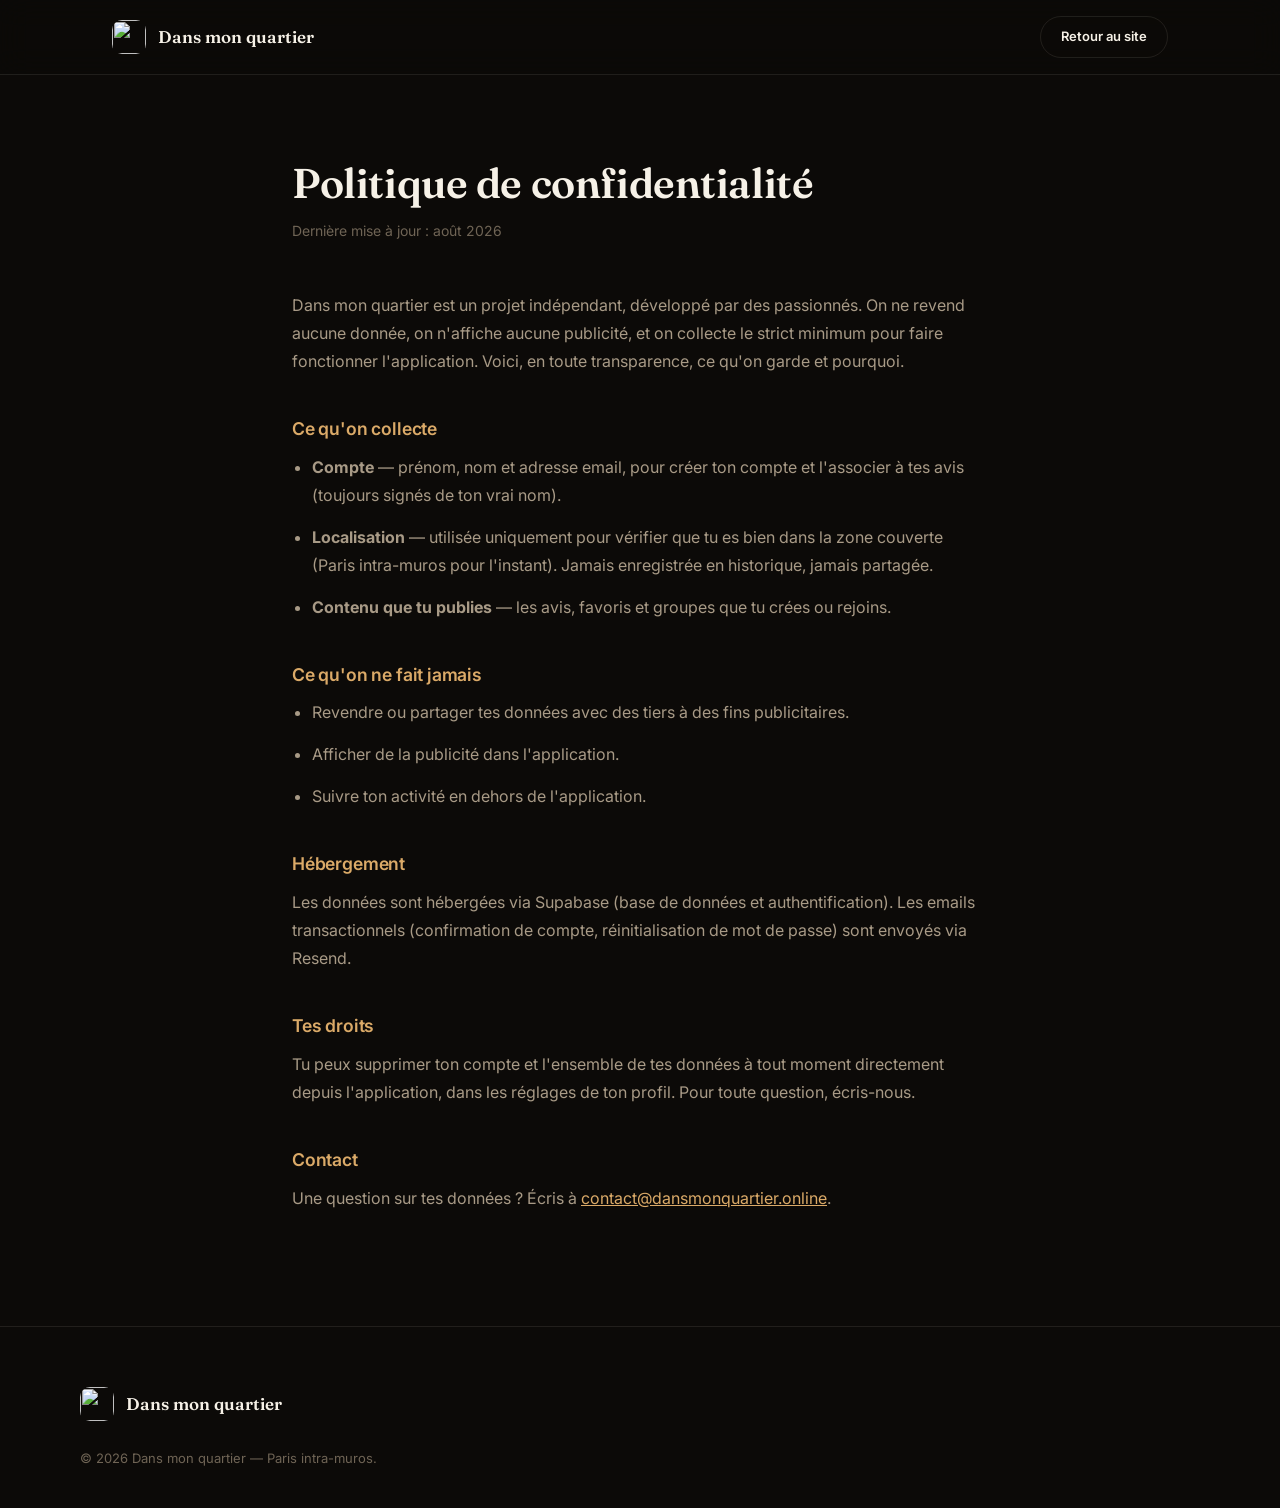
==== confidentialite.html @ 9c05ba20 "Add files via upload" ====
<!DOCTYPE html>
<html lang="fr">
<head>
<meta charset="UTF-8">
<meta name="viewport" content="width=device-width, initial-scale=1.0">
<title>Confidentialité — Dans mon quartier</title>
<link rel="icon" type="image/png" href="images/favicon.png">
<link rel="preconnect" href="https://fonts.googleapis.com">
<link rel="preconnect" href="https://fonts.gstatic.com" crossorigin>
<link href="https://fonts.googleapis.com/css2?family=Fraunces:ital,opsz,wght@0,9..144,400;0,9..144,500;0,9..144,600;0,9..144,700&family=Inter:wght@400;500;600;700&display=swap" rel="stylesheet">
<link rel="stylesheet" href="style.css">
<style>
  .legal { padding: 160px 32px 100px; max-width: 760px; margin: 0 auto; }
  .legal h1 { font-size: clamp(2rem, 4vw, 2.6rem); margin-bottom: 12px; }
  .legal .updated { color: var(--muted-dim); font-size: 14px; margin-bottom: 48px; }
  .legal h2 { font-family: var(--sans); font-size: 1.1rem; margin-top: 44px; margin-bottom: 14px; color: var(--gold); }
  .legal p, .legal li { color: var(--muted); line-height: 1.75; font-size: 1rem; margin-bottom: 14px; }
  .legal ul { padding-left: 20px; margin-bottom: 14px; }
  .legal a { color: var(--gold); text-decoration: underline; }
  .back { display: inline-block; margin-bottom: 32px; color: var(--muted); font-size: 14px; }
  .back:hover { color: var(--gold); }
</style>
</head>
<body>

<nav id="nav">
  <div class="nav-inner">
    <div class="brand">
      <img src="images/logo.png" alt="" class="brand-mark">
      <span class="brand-name">Dans mon quartier</span>
    </div>
    <a href="index.html" class="btn btn-ghost btn-small">Retour au site</a>
  </div>
</nav>

<main class="legal">
  <h1>Politique de confidentialité</h1>
  <p class="updated">Dernière mise à jour : août 2026</p>

  <p>Dans mon quartier est un projet indépendant, développé par des passionnés. On ne revend aucune donnée, on n'affiche aucune publicité, et on collecte le strict minimum pour faire fonctionner l'application. Voici, en toute transparence, ce qu'on garde et pourquoi.</p>

  <h2>Ce qu'on collecte</h2>
  <ul>
    <li><strong>Compte</strong> — prénom, nom et adresse email, pour créer ton compte et l'associer à tes avis (toujours signés de ton vrai nom).</li>
    <li><strong>Localisation</strong> — utilisée uniquement pour vérifier que tu es bien dans la zone couverte (Paris intra-muros pour l'instant). Jamais enregistrée en historique, jamais partagée.</li>
    <li><strong>Contenu que tu publies</strong> — les avis, favoris et groupes que tu crées ou rejoins.</li>
  </ul>

  <h2>Ce qu'on ne fait jamais</h2>
  <ul>
    <li>Revendre ou partager tes données avec des tiers à des fins publicitaires.</li>
    <li>Afficher de la publicité dans l'application.</li>
    <li>Suivre ton activité en dehors de l'application.</li>
  </ul>

  <h2>Hébergement</h2>
  <p>Les données sont hébergées via Supabase (base de données et authentification). Les emails transactionnels (confirmation de compte, réinitialisation de mot de passe) sont envoyés via Resend.</p>

  <h2>Tes droits</h2>
  <p>Tu peux supprimer ton compte et l'ensemble de tes données à tout moment directement depuis l'application, dans les réglages de ton profil. Pour toute question, écris-nous.</p>

  <h2>Contact</h2>
  <p>Une question sur tes données ? Écris à <a href="mailto:contact@dansmonquartier.online">contact@dansmonquartier.online</a>.</p>
</main>

<footer>
  <div class="footer-inner">
    <div class="brand">
      <img src="images/logo.png" alt="" class="brand-mark">
      <span class="brand-name">Dans mon quartier</span>
    </div>
    <p class="footer-copy">© 2026 Dans mon quartier — Paris intra-muros.</p>
  </div>
</footer>

</body>
</html>
---- style.css ----
:root {
  --bg: #0c0a08;
  --bg-alt: #14100c;
  --bg-alt-2: #1a140e;
  --gold: #dbaa68;
  --gold-deep: #9c6d32;
  --cream: #f6f1e7;
  --muted: #a89a86;
  --muted-dim: #6f6455;
  --border: rgba(246, 241, 231, 0.09);
  --serif: "Fraunces", Georgia, serif;
  --sans: "Inter", -apple-system, BlinkMacSystemFont, sans-serif;
  --ease: cubic-bezier(0.16, 1, 0.3, 1);
}

* { margin: 0; padding: 0; box-sizing: border-box; }

html { scroll-behavior: smooth; }

body {
  background: var(--bg);
  color: var(--cream);
  font-family: var(--sans);
  line-height: 1.5;
  -webkit-font-smoothing: antialiased;
  overflow-x: hidden;
}

.grain {
  position: fixed;
  inset: 0;
  pointer-events: none;
  z-index: 999;
  opacity: 0.035;
  background-image: url("data:image/svg+xml,%3Csvg xmlns='http://www.w3.org/2000/svg' width='120' height='120'%3E%3Cfilter id='n'%3E%3CfeTurbulence type='fractalNoise' baseFrequency='0.9' numOctaves='2' stitchTiles='stitch'/%3E%3C/filter%3E%3Crect width='100%25' height='100%25' filter='url(%23n)'/%3E%3C/svg%3E");
}

img { max-width: 100%; display: block; }

a { color: inherit; text-decoration: none; }

.eyebrow {
  font-family: var(--sans);
  font-size: 13px;
  font-weight: 600;
  letter-spacing: 0.12em;
  text-transform: uppercase;
  color: var(--gold);
  margin-bottom: 16px;
}

h1, h2, h3 {
  font-family: var(--serif);
  font-weight: 600;
  letter-spacing: -0.01em;
  line-height: 1.12;
}

h1 { font-size: clamp(2.4rem, 5.5vw, 4.2rem); }
h2 { font-size: clamp(1.9rem, 4vw, 3rem); margin-bottom: 20px; }
h3 { font-size: 1.25rem; margin-bottom: 10px; font-weight: 600; }

.lede {
  font-size: clamp(1.05rem, 1.4vw, 1.25rem);
  color: var(--muted);
  max-width: 620px;
  line-height: 1.65;
}

.center { text-align: center; margin-inline: auto; }
.center .lede { margin-inline: auto; }

/* Buttons */

.btn {
  display: inline-flex;
  align-items: center;
  justify-content: center;
  gap: 8px;
  padding: 15px 28px;
  border-radius: 999px;
  font-family: var(--sans);
  font-weight: 600;
  font-size: 15px;
  cursor: pointer;
  border: none;
  transition: transform 0.35s var(--ease), box-shadow 0.35s var(--ease), opacity 0.35s var(--ease);
  white-space: nowrap;
}

.btn-primary {
  background: linear-gradient(160deg, #e8c088, var(--gold) 55%, var(--gold-deep));
  color: #1a1108;
  box-shadow: 0 8px 24px -8px rgba(219, 170, 104, 0.55);
}
.btn-primary:hover { transform: translateY(-2px); box-shadow: 0 14px 32px -8px rgba(219, 170, 104, 0.7); }

.btn-ghost {
  background: transparent;
  border: 1px solid var(--border);
  color: var(--cream);
}
.btn-ghost:hover { border-color: var(--gold); color: var(--gold); }

.btn-small { padding: 10px 20px; font-size: 13px; }

.btn-text {
  background: none;
  color: var(--muted);
  padding: 15px 6px;
  font-weight: 500;
}
.btn-text:hover { color: var(--gold); }

/* Nav */

#nav {
  position: fixed;
  top: 0; left: 0; right: 0;
  z-index: 100;
  backdrop-filter: blur(16px) saturate(140%);
  background: rgba(12, 10, 8, 0.55);
  border-bottom: 1px solid var(--border);
}

.nav-inner {
  max-width: 1120px;
  margin: 0 auto;
  padding: 16px 32px;
  display: flex;
  align-items: center;
  justify-content: space-between;
}

.brand { display: flex; align-items: center; gap: 12px; }
.brand-mark { width: 34px; height: 34px; border-radius: 10px; }
.brand-name { font-family: var(--serif); font-weight: 600; font-size: 17px; }

/* Hero */

.hero {
  position: relative;
  padding: 180px 32px 120px;
  overflow: hidden;
}

.hero::before {
  content: "";
  position: absolute;
  top: -20%;
  left: 50%;
  width: 1200px;
  height: 900px;
  transform: translateX(-50%);
  background: radial-gradient(ellipse at center, rgba(156, 109, 50, 0.28), transparent 65%);
  pointer-events: none;
}

.hero-inner {
  max-width: 1120px;
  margin: 0 auto;
  display: grid;
  grid-template-columns: 1.1fr 0.9fr;
  gap: 40px;
  align-items: center;
  position: relative;
}

.hero-sub {
  font-size: clamp(1.05rem, 1.5vw, 1.2rem);
  color: var(--muted);
  max-width: 480px;
  margin: 24px 0 36px;
  line-height: 1.65;
}

.hero-actions { display: flex; align-items: center; gap: 8px; flex-wrap: wrap; }

.hero-visual {
  position: relative;
  height: 560px;
  display: flex;
  align-items: center;
  justify-content: center;
}

/* Phone frame */

.phone-frame {
  width: 240px;
  border-radius: 38px;
  padding: 10px;
  background: linear-gradient(160deg, #2a2118, #0f0c08);
  box-shadow:
    0 30px 60px -20px rgba(0, 0, 0, 0.7),
    0 0 0 1px rgba(246, 241, 231, 0.06),
    inset 0 0 0 2px rgba(246, 241, 231, 0.04);
}
.phone-frame img { border-radius: 28px; }

.phone-frame-back {
  position: absolute;
  width: 210px;
  right: -10px;
  bottom: -20px;
  transform: rotate(9deg);
  opacity: 0.85;
  z-index: 0;
}
.hero-visual .phone-frame:first-child {
  position: relative;
  z-index: 1;
  transform: rotate(-6deg);
}

.phone-frame-small { width: 190px; }

/* Sections */

.section { padding: 120px 32px; position: relative; }
.section-inner { max-width: 1120px; margin: 0 auto; }
.section.problem { background: var(--bg-alt); border-top: 1px solid var(--border); border-bottom: 1px solid var(--border); }
.section.gratuit { background: var(--bg-alt); border-top: 1px solid var(--border); border-bottom: 1px solid var(--border); }

.problem-grid {
  display: grid;
  grid-template-columns: 1.3fr 0.7fr;
  gap: 60px;
  align-items: center;
  margin-top: 12px;
}

.screen-float { display: flex; justify-content: center; }

.features {
  margin-top: 64px;
  display: grid;
  grid-template-columns: repeat(4, 1fr);
  gap: 32px;
}

.feature-icon {
  width: 44px; height: 44px;
  border-radius: 12px;
  background: rgba(219, 170, 104, 0.12);
  color: var(--gold);
  display: flex; align-items: center; justify-content: center;
  font-size: 18px;
  margin-bottom: 18px;
}

.feature p { color: var(--muted); font-size: 0.95rem; line-height: 1.6; }

.showcase-grid {
  display: grid;
  grid-template-columns: 0.8fr 1.2fr;
  gap: 70px;
  align-items: center;
}

.showcase .phone-frame { justify-self: center; transform: rotate(4deg); }

.cta-logo { width: 64px; height: 64px; border-radius: 18px; margin: 0 auto 28px; }

.signup-form {
  margin-top: 36px;
  display: flex;
  gap: 10px;
  max-width: 440px;
  margin-inline: auto;
  flex-wrap: wrap;
  justify-content: center;
}

.signup-form input {
  flex: 1;
  min-width: 220px;
  padding: 15px 20px;
  border-radius: 999px;
  border: 1px solid var(--border);
  background: var(--bg-alt-2);
  color: var(--cream);
  font-family: var(--sans);
  font-size: 15px;
}
.signup-form input:focus { outline: none; border-color: var(--gold); }
.signup-form input::placeholder { color: var(--muted-dim); }

.form-note { margin-top: 16px; color: var(--muted); font-size: 14px; min-height: 20px; }

/* Footer */

footer { padding: 60px 32px 40px; border-top: 1px solid var(--border); }
.footer-inner {
  max-width: 1120px;
  margin: 0 auto;
  display: flex;
  align-items: center;
  justify-content: space-between;
  flex-wrap: wrap;
  gap: 20px;
}
.footer-links { display: flex; gap: 24px; }
.footer-links a { color: var(--muted); font-size: 14px; }
.footer-links a:hover { color: var(--gold); }
.footer-copy { width: 100%; color: var(--muted-dim); font-size: 13px; margin-top: 8px; }

/* Reveal animation */

.reveal {
  opacity: 0;
  transform: translateY(24px);
  transition: opacity 0.9s var(--ease), transform 0.9s var(--ease);
}
.reveal.in { opacity: 1; transform: translateY(0); }

/* Responsive */

@media (max-width: 860px) {
  .hero { padding: 140px 20px 80px; }
  .hero-inner { grid-template-columns: 1fr; }
  .hero-visual { height: 420px; order: -1; }
  .phone-frame { width: 190px; }
  .phone-frame-back { width: 170px; }
  .problem-grid { grid-template-columns: 1fr; gap: 40px; }
  .problem-grid .screen-float { order: -1; }
  .features { grid-template-columns: 1fr 1fr; gap: 28px; }
  .showcase-grid { grid-template-columns: 1fr; gap: 40px; }
  .showcase .phone-frame { order: -1; }
  .section { padding: 80px 20px; }
  .nav-inner { padding: 14px 20px; }
}

@media (max-width: 520px) {
  .features { grid-template-columns: 1fr; }
  .hero-actions { flex-direction: column; align-items: flex-start; }
}
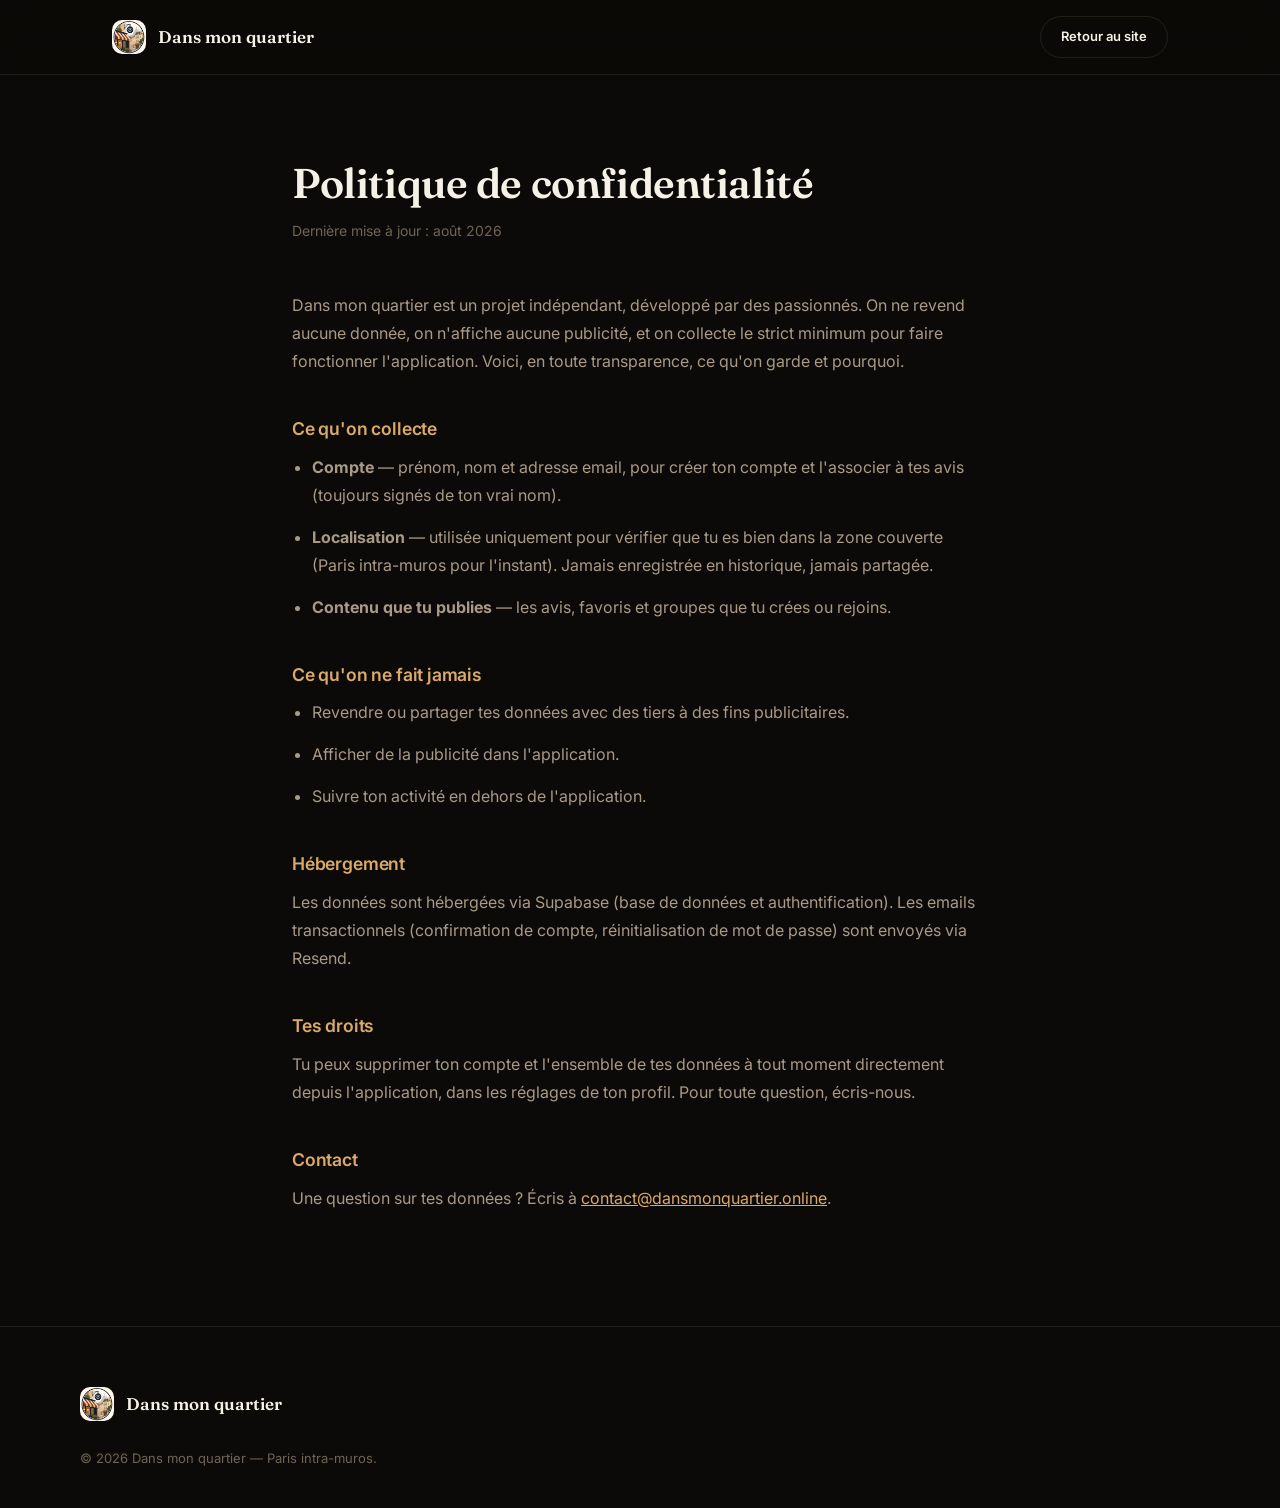
==== commit 9984a251: "Ajoute le parcours web de parrainage ambassadeur, corrige les chemins d'images - rejoindre.html/js/c" ====
--- a/confidentialite.html
+++ b/confidentialite.html
@@ -4,7 +4,7 @@
 <meta charset="UTF-8">
 <meta name="viewport" content="width=device-width, initial-scale=1.0">
 <title>Confidentialité — Dans mon quartier</title>
-<link rel="icon" type="image/png" href="images/favicon.png">
+<link rel="icon" type="image/png" href="favicon.png">
 <link rel="preconnect" href="https://fonts.googleapis.com">
 <link rel="preconnect" href="https://fonts.gstatic.com" crossorigin>
 <link href="https://fonts.googleapis.com/css2?family=Fraunces:ital,opsz,wght@0,9..144,400;0,9..144,500;0,9..144,600;0,9..144,700&family=Inter:wght@400;500;600;700&display=swap" rel="stylesheet">
@@ -26,7 +26,7 @@
 <nav id="nav">
   <div class="nav-inner">
     <div class="brand">
-      <img src="images/logo.png" alt="" class="brand-mark">
+      <img src="logo.png" alt="" class="brand-mark">
       <span class="brand-name">Dans mon quartier</span>
     </div>
     <a href="index.html" class="btn btn-ghost btn-small">Retour au site</a>
@@ -66,7 +66,7 @@
 <footer>
   <div class="footer-inner">
     <div class="brand">
-      <img src="images/logo.png" alt="" class="brand-mark">
+      <img src="logo.png" alt="" class="brand-mark">
       <span class="brand-name">Dans mon quartier</span>
     </div>
     <p class="footer-copy">© 2026 Dans mon quartier — Paris intra-muros.</p>
--- a/style.css
+++ b/style.css
@@ -215,6 +215,39 @@
 
 .phone-frame-small { width: 190px; }
 
+/* Comment ça marche */
+
+.section.comment { padding-top: 80px; padding-bottom: 80px; }
+.section.comment h2 { margin-inline: auto; }
+
+.steps {
+  margin-top: 56px;
+  display: grid;
+  grid-template-columns: repeat(3, 1fr);
+  gap: 36px;
+}
+
+.step {
+  padding: 32px 28px;
+  border-radius: 20px;
+  background: var(--bg-alt);
+  border: 1px solid var(--border);
+}
+
+.step-num {
+  width: 36px; height: 36px;
+  border-radius: 50%;
+  background: linear-gradient(160deg, #e8c088, var(--gold) 55%, var(--gold-deep));
+  color: #1a1108;
+  font-family: var(--serif);
+  font-weight: 700;
+  font-size: 15px;
+  display: flex; align-items: center; justify-content: center;
+  margin-bottom: 18px;
+}
+
+.step p { color: var(--muted); font-size: 0.95rem; line-height: 1.6; }
+
 /* Sections */
 
 .section { padding: 120px 32px; position: relative; }
@@ -320,6 +353,7 @@
   .hero { padding: 140px 20px 80px; }
   .hero-inner { grid-template-columns: 1fr; }
   .hero-visual { height: 420px; order: -1; }
+  .steps { grid-template-columns: 1fr; }
   .phone-frame { width: 190px; }
   .phone-frame-back { width: 170px; }
   .problem-grid { grid-template-columns: 1fr; gap: 40px; }
